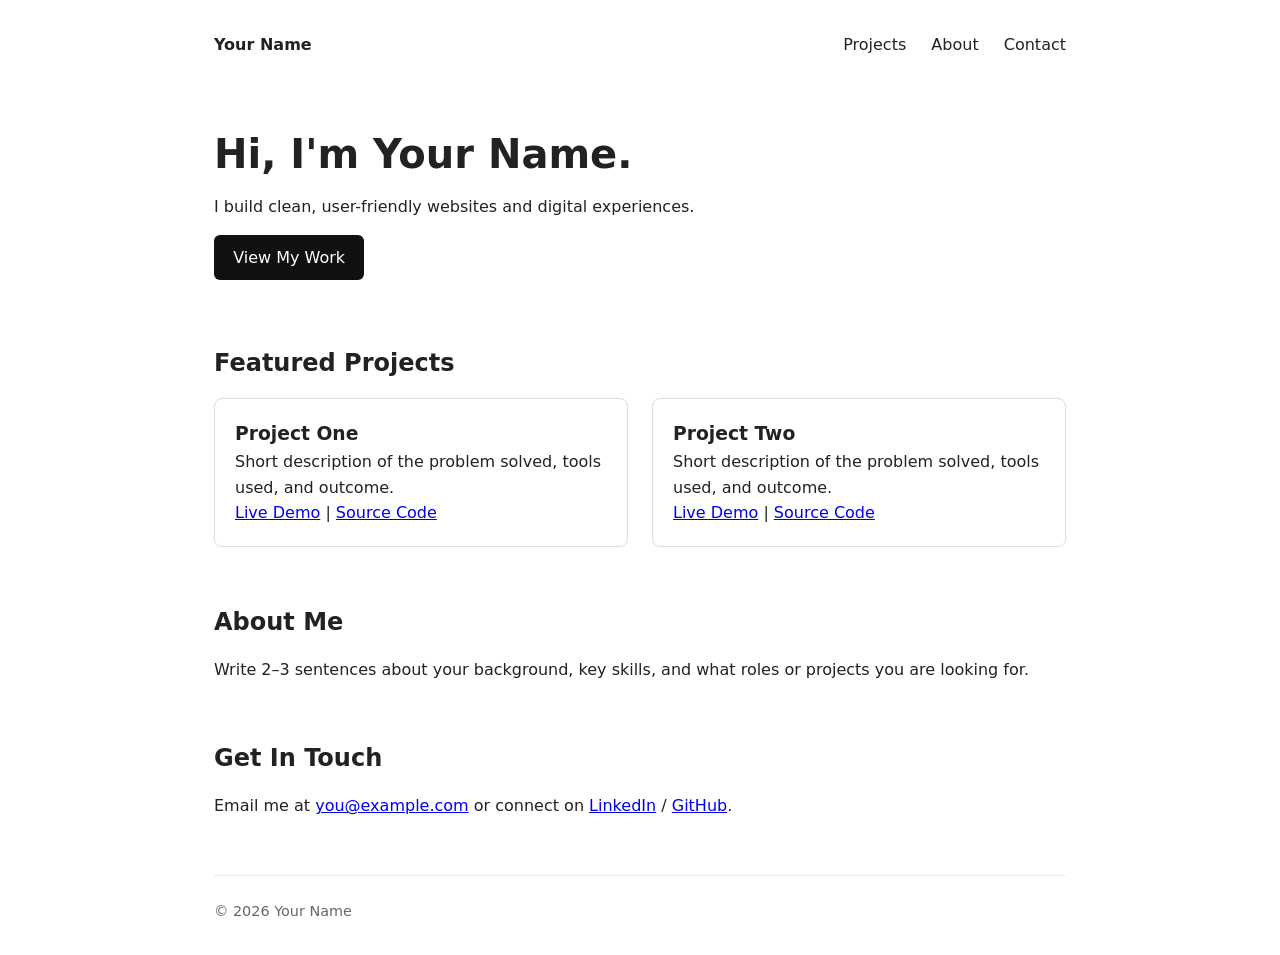
==== index.html.html @ fb9dfbe1 "Add files via upload" ====
<!DOCTYPE html>
<html lang="en">
<head>
  <meta charset="UTF-8">
  <meta name="viewport" content="width=device-width, initial-scale=1.0">
  <title>Your Name | Portfolio</title>
  <link rel="stylesheet" href="style.css">
</head>
<body>

  <!-- Navigation & Hero -->
  <header>
    <nav>
      <strong>Your Name</strong>
      <div>
        <a href="#projects">Projects</a>
        <a href="#about">About</a>
        <a href="#contact">Contact</a>
      </div>
    </nav>
    <section class="hero">
      <h1>Hi, I'm Your Name.</h1>
      <p>I build clean, user-friendly websites and digital experiences.</p>
      <a href="#projects" class="btn">View My Work</a>
    </section>
  </header>

  <main>
    <!-- Projects Section -->
    <section id="projects">
      <h2>Featured Projects</h2>
      <div class="project-grid">
        <article class="card">
          <h3>Project One</h3>
          <p>Short description of the problem solved, tools used, and outcome.</p>
          <a href="#" target="_blank">Live Demo</a> | <a href="#" target="_blank">Source Code</a>
        </article>
        <article class="card">
          <h3>Project Two</h3>
          <p>Short description of the problem solved, tools used, and outcome.</p>
          <a href="#" target="_blank">Live Demo</a> | <a href="#" target="_blank">Source Code</a>
        </article>
      </div>
    </section>

    <!-- About Section -->
    <section id="about">
      <h2>About Me</h2>
      <p>Write 2–3 sentences about your background, key skills, and what roles or projects you are looking for.</p>
    </section>

    <!-- Contact Section -->
    <section id="contact">
      <h2>Get In Touch</h2>
      <p>Email me at <a href="mailto:you@example.com">you@example.com</a> or connect on <a href="#">LinkedIn</a> / <a href="#">GitHub</a>.</p>
    </section>
  </main>

  <footer>
    <p>&copy; 2026 Your Name</p>
  </footer>

</body>
</html>
---- style.css ----
* {
  box-sizing: border-box;
  margin: 0;
  padding: 0;
}

body {
  font-family: system-ui, -apple-system, sans-serif;
  line-height: 1.6;
  color: #222;
  max-width: 900px;
  margin: 0 auto;
  padding: 2rem 1.5rem;
}

nav {
  display: flex;
  justify-content: space-between;
  align-items: center;
  margin-bottom: 4rem;
}

nav a {
  margin-left: 1.25rem;
  text-decoration: none;
  color: #222;
}

.hero {
  margin-bottom: 4rem;
}

.hero h1 {
  font-size: 2.5rem;
  margin-bottom: 0.5rem;
}

.btn {
  display: inline-block;
  margin-top: 1rem;
  padding: 0.6rem 1.2rem;
  background: #111;
  color: #fff;
  text-decoration: none;
  border-radius: 6px;
}

section {
  margin-bottom: 3.5rem;
}

h2 {
  margin-bottom: 1rem;
}

.project-grid {
  display: grid;
  grid-template-columns: repeat(auto-fit, minmax(260px, 1fr));
  gap: 1.5rem;
}

.card {
  border: 1px solid #ddd;
  padding: 1.25rem;
  border-radius: 8px;
}

footer {
  border-top: 1px solid #eee;
  padding-top: 1.5rem;
  font-size: 0.9rem;
  color: #666;
}
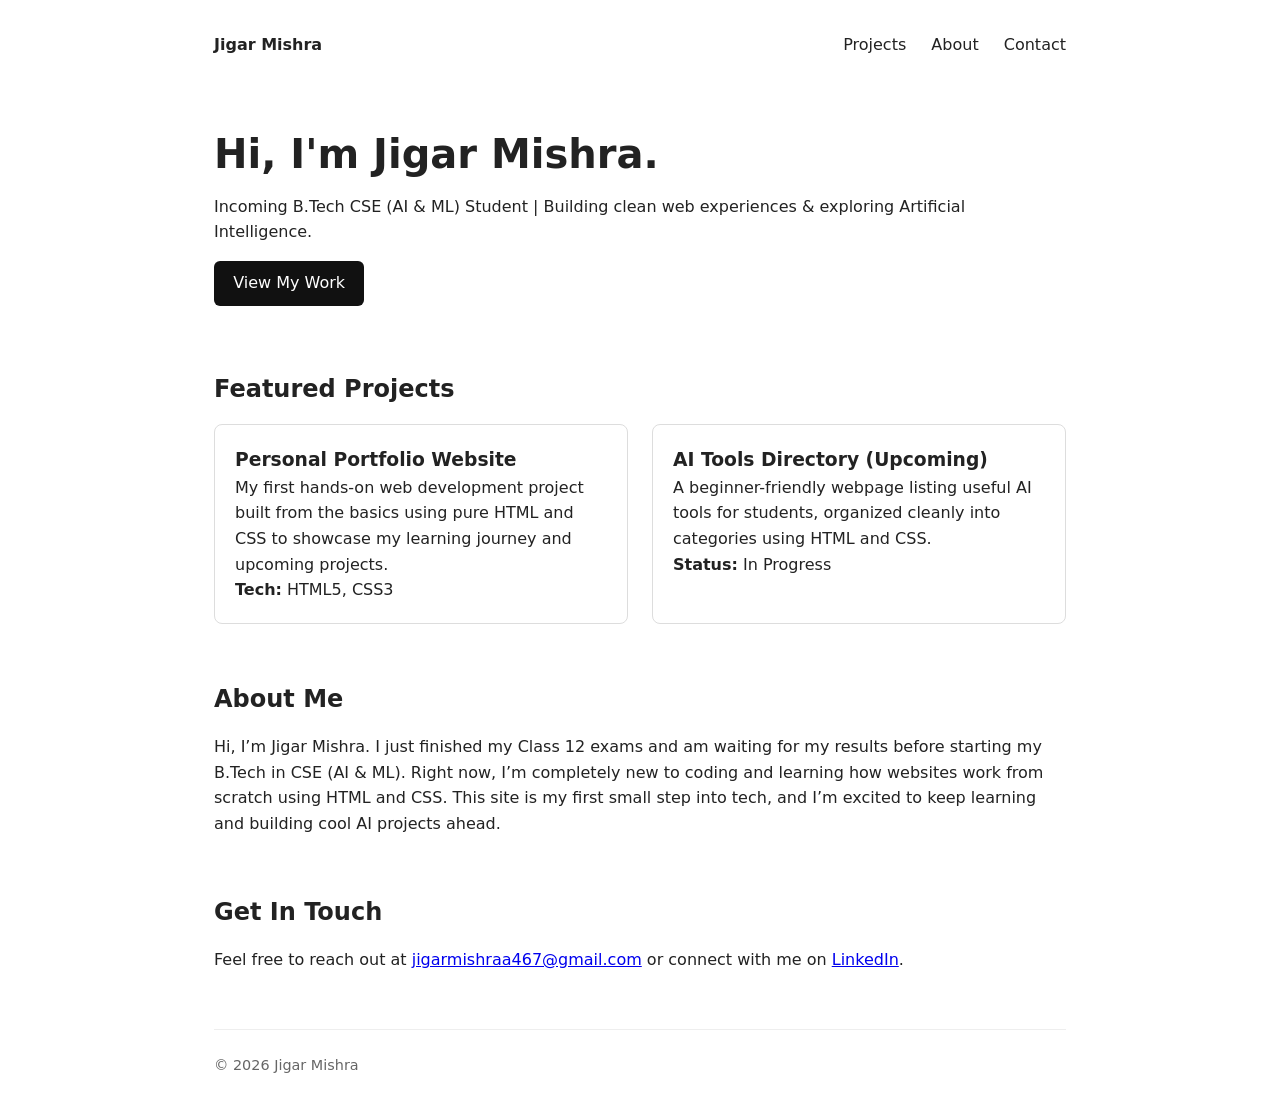
==== commit 350618d5: "Add files via upload" ====
--- a/index.html.html
+++ b/index.html.html
@@ -3,7 +3,7 @@
 <head>
   <meta charset="UTF-8">
   <meta name="viewport" content="width=device-width, initial-scale=1.0">
-  <title>Your Name | Portfolio</title>
+  <title>Jigar Mishra | Portfolio</title>
   <link rel="stylesheet" href="style.css">
 </head>
 <body>
@@ -11,7 +11,7 @@
   <!-- Navigation & Hero -->
   <header>
     <nav>
-      <strong>Your Name</strong>
+      <strong>Jigar Mishra</strong>
       <div>
         <a href="#projects">Projects</a>
         <a href="#about">About</a>
@@ -19,45 +19,48 @@
       </div>
     </nav>
     <section class="hero">
-      <h1>Hi, I'm Your Name.</h1>
-      <p>I build clean, user-friendly websites and digital experiences.</p>
+      <h1>Hi, I'm Jigar Mishra.</h1>
+      <p>Incoming B.Tech CSE (AI & ML) Student | Building clean web experiences & exploring Artificial Intelligence.</p>
       <a href="#projects" class="btn">View My Work</a>
     </section>
   </header>
 
   <main>
-    <!-- Projects Section -->
+        <!-- Projects Section -->
     <section id="projects">
       <h2>Featured Projects</h2>
       <div class="project-grid">
         <article class="card">
-          <h3>Project One</h3>
-          <p>Short description of the problem solved, tools used, and outcome.</p>
-          <a href="#" target="_blank">Live Demo</a> | <a href="#" target="_blank">Source Code</a>
+          <h3>Personal Portfolio Website</h3>
+          <p>My first hands-on web development project built from the basics using pure HTML and CSS to showcase my learning journey and upcoming projects.</p>
+          <span><strong>Tech:</strong> HTML5, CSS3</span>
         </article>
+
         <article class="card">
-          <h3>Project Two</h3>
-          <p>Short description of the problem solved, tools used, and outcome.</p>
-          <a href="#" target="_blank">Live Demo</a> | <a href="#" target="_blank">Source Code</a>
+          <h3>AI Tools Directory (Upcoming)</h3>
+          <p>A beginner-friendly webpage listing useful AI tools for students, organized cleanly into categories using HTML and CSS.</p>
+          <span><strong>Status:</strong> In Progress</span>
         </article>
       </div>
     </section>
 
+
     <!-- About Section -->
     <section id="about">
       <h2>About Me</h2>
-      <p>Write 2–3 sentences about your background, key skills, and what roles or projects you are looking for.</p>
+      <p>Hi, I’m Jigar Mishra. I just finished my Class 12 exams and am waiting for my results before starting my B.Tech in CSE (AI & ML). Right now, I’m completely new to coding and learning how websites work from scratch using HTML and CSS. This site is my first small step into tech, and I’m excited to keep learning and building cool AI projects ahead.</p>
     </section>
 
-    <!-- Contact Section -->
+        <!-- Contact Section -->
     <section id="contact">
       <h2>Get In Touch</h2>
-      <p>Email me at <a href="mailto:you@example.com">you@example.com</a> or connect on <a href="#">LinkedIn</a> / <a href="#">GitHub</a>.</p>
+      <p>Feel free to reach out at <a href="mailto:jigarmishraa467@gmail.com">jigarmishraa467@gmail.com</a> or connect with me on <a href="https://linkedin.com" target="_blank">LinkedIn</a>.</p>
     </section>
+
   </main>
 
   <footer>
-    <p>&copy; 2026 Your Name</p>
+    <p>&copy; 2026 Jigar Mishra</p>
   </footer>
 
 </body>
